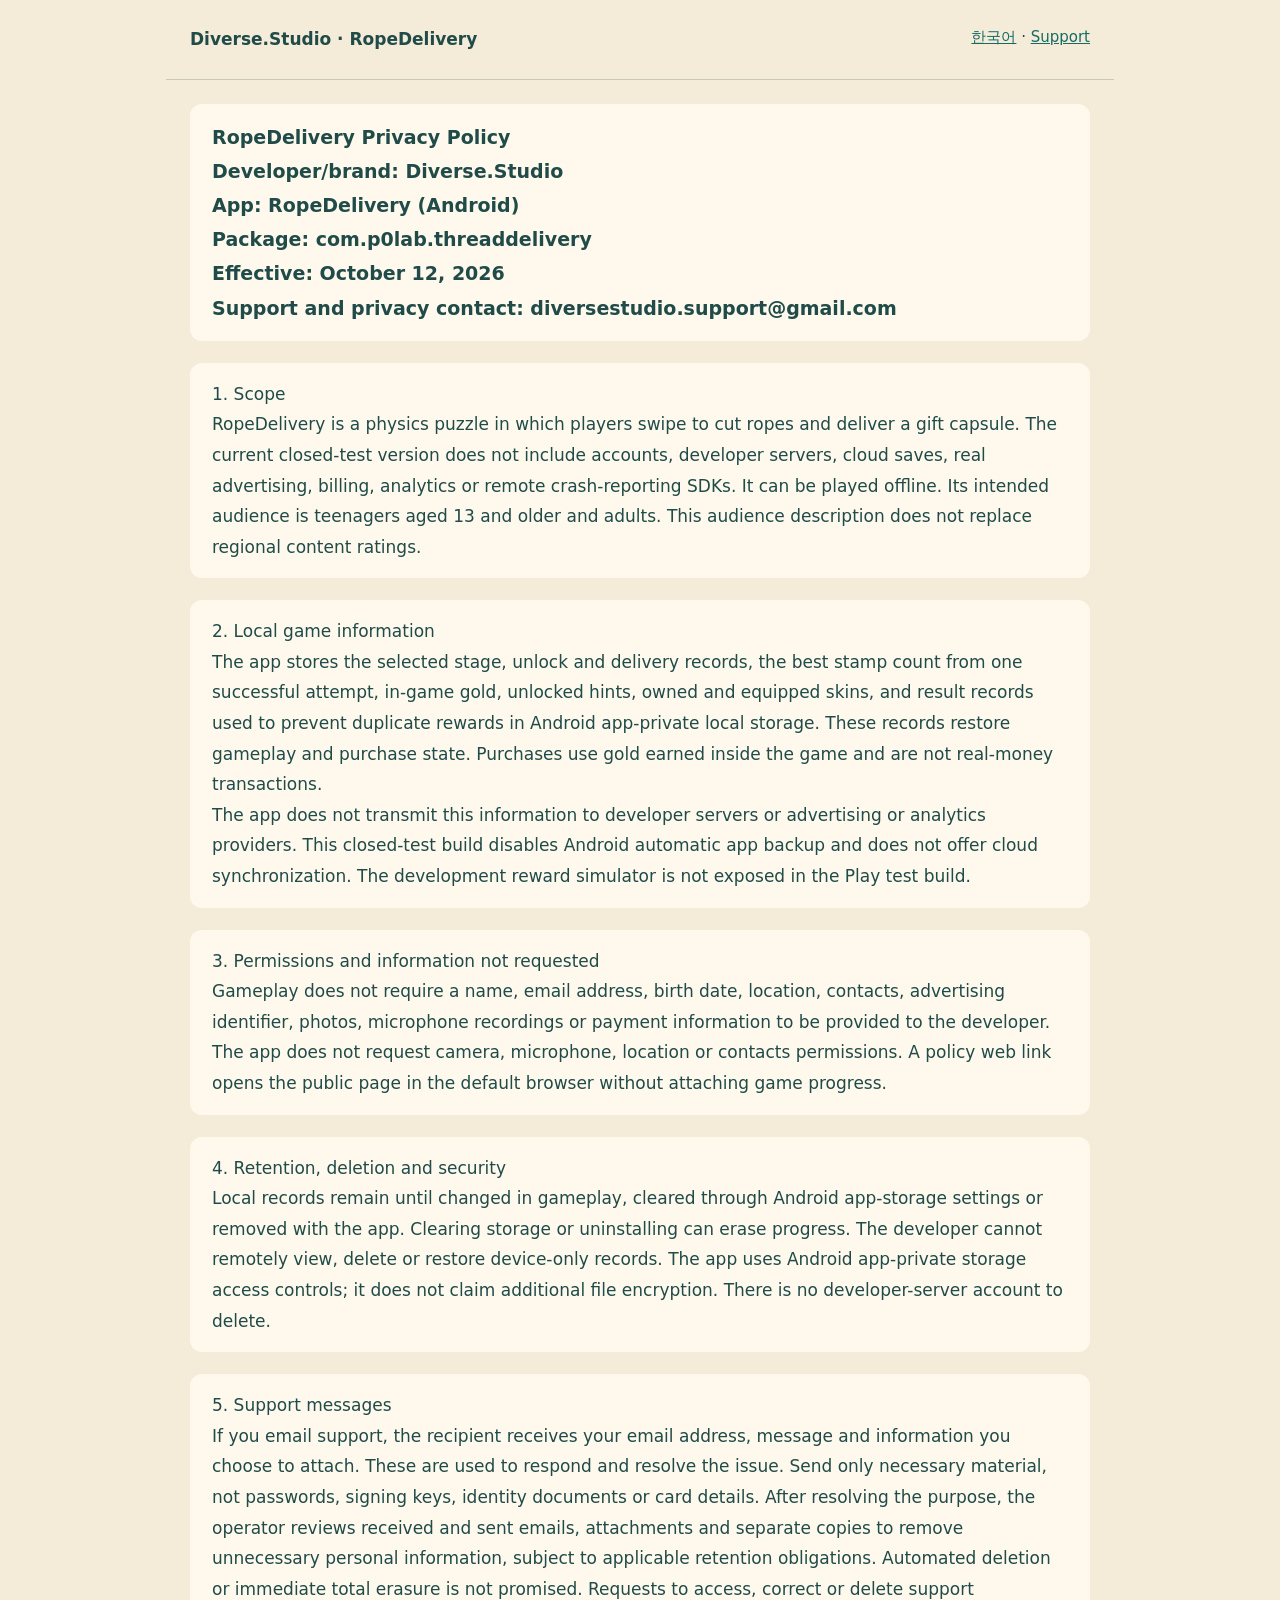
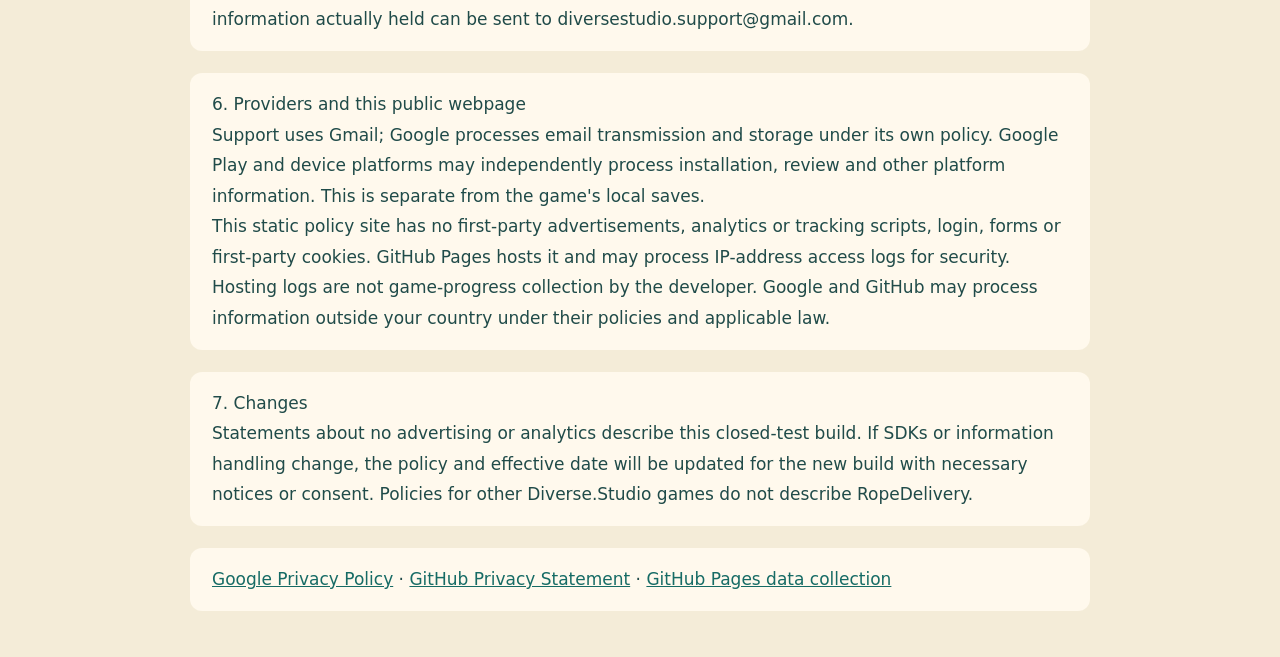
==== privacy-en.html @ 38921d54 "Publish RopeDelivery closed-test privacy and support pages" ====
<!doctype html><html lang="en"><head><meta charset="utf-8"><meta name="viewport" content="width=device-width,initial-scale=1"><title>RopeDelivery Privacy Policy</title><link rel="stylesheet" href="style.css"></head><body><header><b>Diverse.Studio · RopeDelivery</b><nav><a href="privacy-ko.html">한국어</a> · <a href="mailto:diversestudio.support@gmail.com">Support</a></nav></header><main><section><p>RopeDelivery Privacy Policy<br>Developer/brand: Diverse.Studio<br>App: RopeDelivery (Android)<br>Package: com.p0lab.threaddelivery<br>Effective: October 12, 2026<br>Support and privacy contact: diversestudio.support@gmail.com</p></section><section><p>1. Scope<br>RopeDelivery is a physics puzzle in which players swipe to cut ropes and deliver a gift capsule. The current closed-test version does not include accounts, developer servers, cloud saves, real advertising, billing, analytics or remote crash-reporting SDKs. It can be played offline. Its intended audience is teenagers aged 13 and older and adults. This audience description does not replace regional content ratings.</p></section><section><p>2. Local game information<br>The app stores the selected stage, unlock and delivery records, the best stamp count from one successful attempt, in-game gold, unlocked hints, owned and equipped skins, and result records used to prevent duplicate rewards in Android app-private local storage. These records restore gameplay and purchase state. Purchases use gold earned inside the game and are not real-money transactions.<br>The app does not transmit this information to developer servers or advertising or analytics providers. This closed-test build disables Android automatic app backup and does not offer cloud synchronization. The development reward simulator is not exposed in the Play test build.</p></section><section><p>3. Permissions and information not requested<br>Gameplay does not require a name, email address, birth date, location, contacts, advertising identifier, photos, microphone recordings or payment information to be provided to the developer. The app does not request camera, microphone, location or contacts permissions. A policy web link opens the public page in the default browser without attaching game progress.</p></section><section><p>4. Retention, deletion and security<br>Local records remain until changed in gameplay, cleared through Android app-storage settings or removed with the app. Clearing storage or uninstalling can erase progress. The developer cannot remotely view, delete or restore device-only records. The app uses Android app-private storage access controls; it does not claim additional file encryption. There is no developer-server account to delete.</p></section><section><p>5. Support messages<br>If you email support, the recipient receives your email address, message and information you choose to attach. These are used to respond and resolve the issue. Send only necessary material, not passwords, signing keys, identity documents or card details. After resolving the purpose, the operator reviews received and sent emails, attachments and separate copies to remove unnecessary personal information, subject to applicable retention obligations. Automated deletion or immediate total erasure is not promised. Requests to access, correct or delete support information actually held can be sent to diversestudio.support@gmail.com.</p></section><section><p>6. Providers and this public webpage<br>Support uses Gmail; Google processes email transmission and storage under its own policy. Google Play and device platforms may independently process installation, review and other platform information. This is separate from the game&#x27;s local saves.<br>This static policy site has no first-party advertisements, analytics or tracking scripts, login, forms or first-party cookies. GitHub Pages hosts it and may process IP-address access logs for security. Hosting logs are not game-progress collection by the developer. Google and GitHub may process information outside your country under their policies and applicable law.</p></section><section><p>7. Changes<br>Statements about no advertising or analytics describe this closed-test build. If SDKs or information handling change, the policy and effective date will be updated for the new build with necessary notices or consent. Policies for other Diverse.Studio games do not describe RopeDelivery.</p></section><section><p><a href="https://policies.google.com/privacy">Google Privacy Policy</a> · <a href="https://docs.github.com/en/site-policy/privacy-policies/github-general-privacy-statement">GitHub Privacy Statement</a> · <a href="https://docs.github.com/en/pages/getting-started-with-github-pages/what-is-github-pages#data-collection">GitHub Pages data collection</a></p></section></main></body></html>
---- style.css ----
body{margin:0;background:#f4ecd8;color:#204b49;font:17px/1.8 system-ui,sans-serif}header,main{max-width:900px;margin:auto;padding:24px}header{display:flex;flex-wrap:wrap;gap:20px;justify-content:space-between;border-bottom:1px solid #c7c9b6}section{margin:0 0 22px;padding:16px 22px;background:#fff9ed;border-radius:12px}section:first-child{font-size:19px;font-weight:600}a{color:#166b65}p{margin:0}nav{font-size:15px}
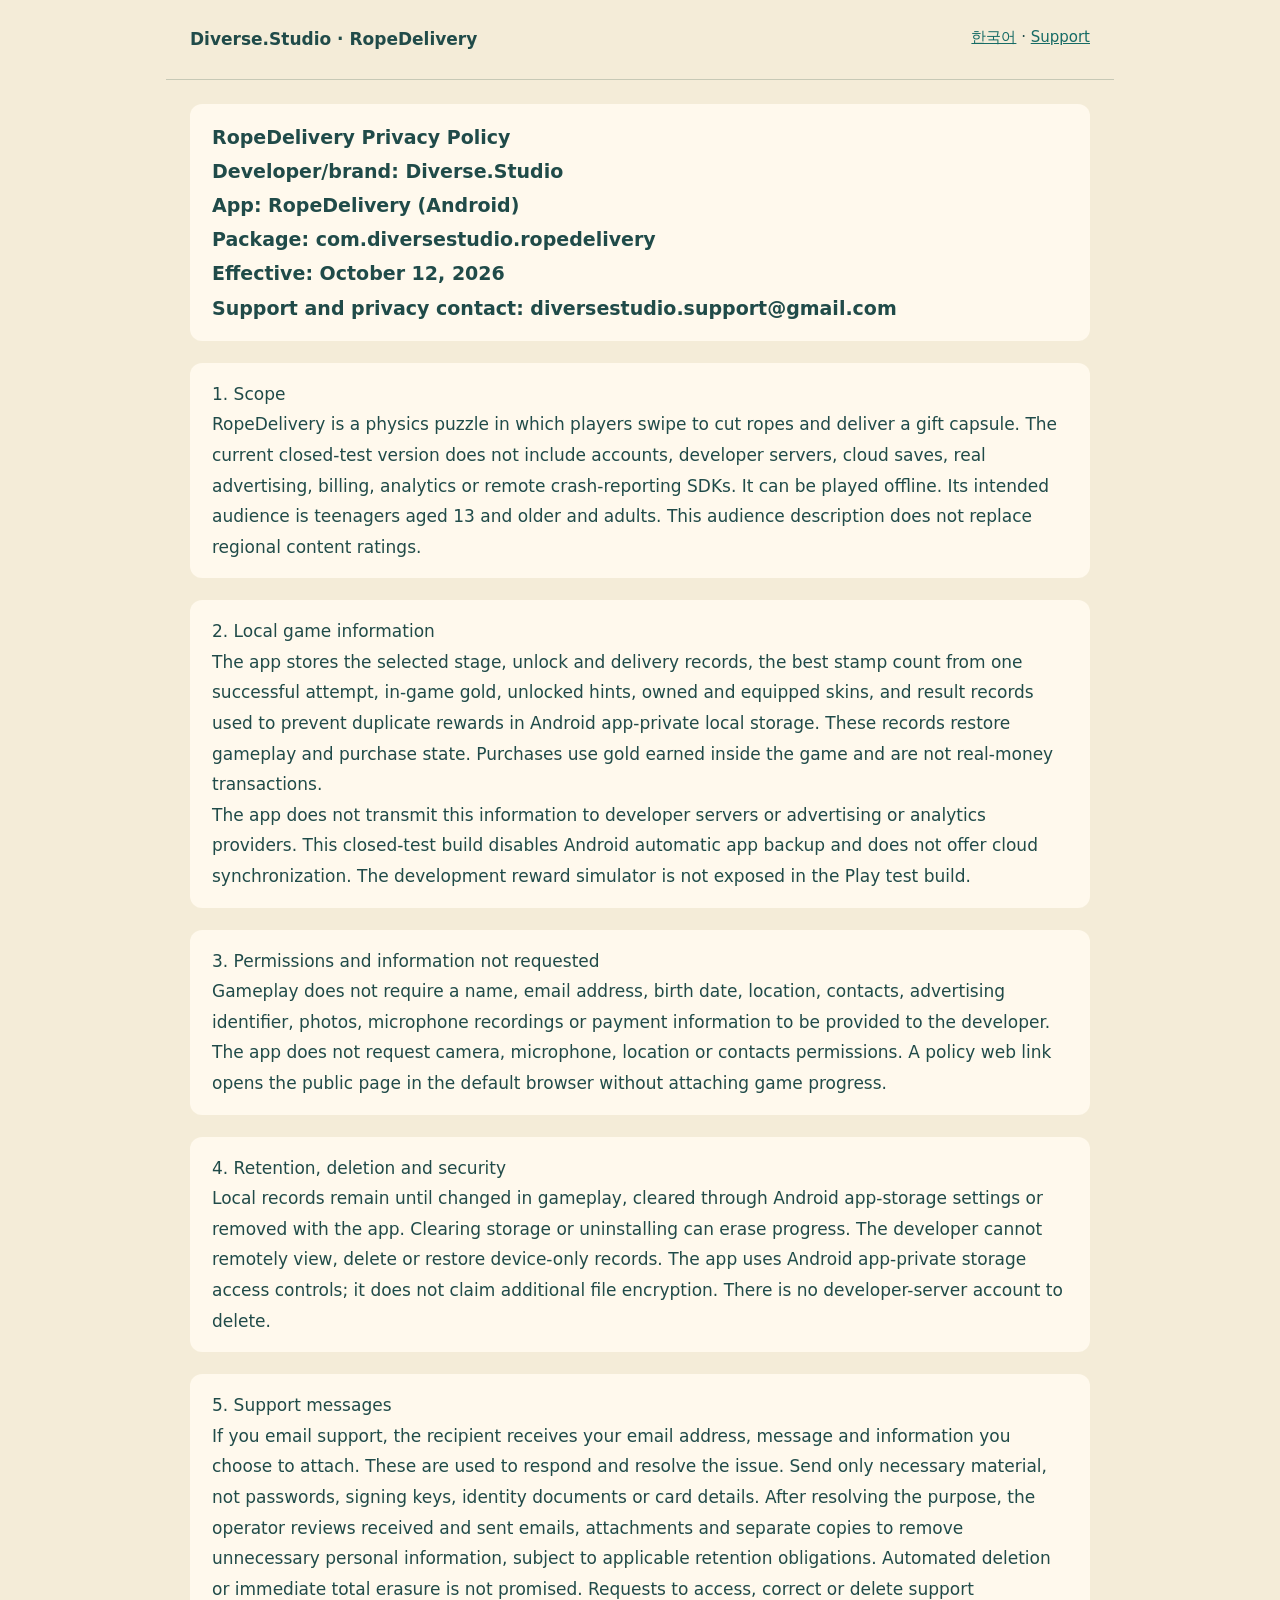
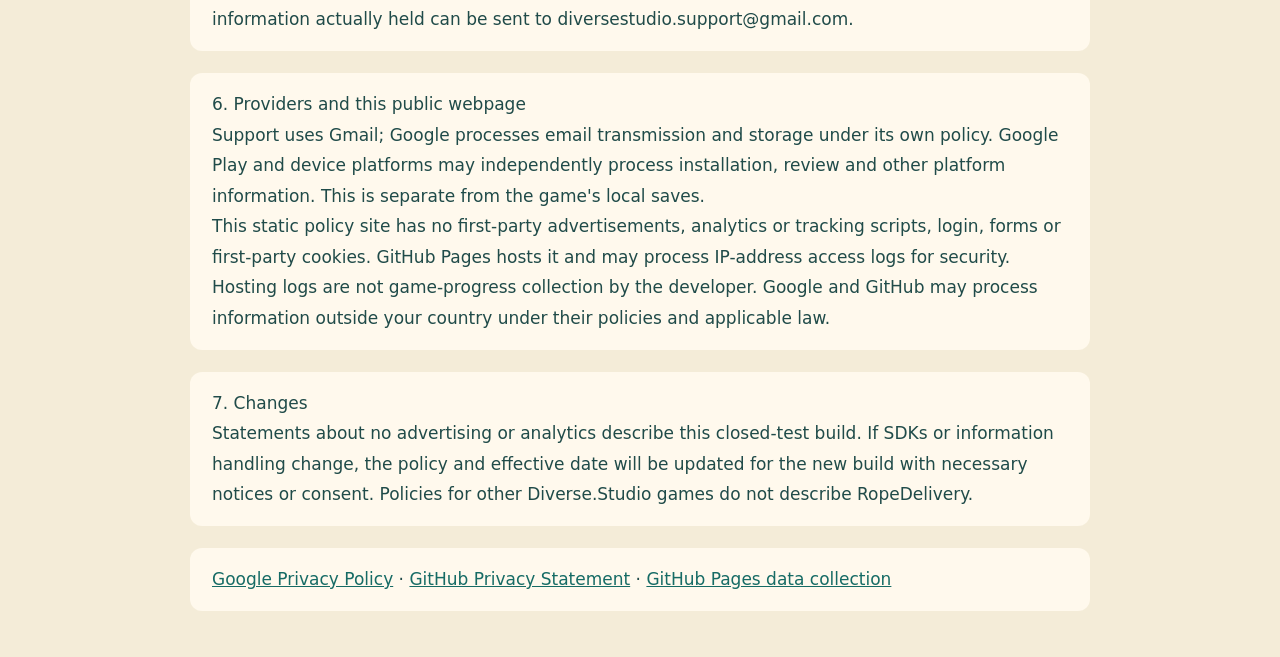
==== commit 6ed02d39: "Use approved com.diversestudio.ropedelivery package" ====
--- a/privacy-en.html
+++ b/privacy-en.html
@@ -1 +1 @@
-<!doctype html><html lang="en"><head><meta charset="utf-8"><meta name="viewport" content="width=device-width,initial-scale=1"><title>RopeDelivery Privacy Policy</title><link rel="stylesheet" href="style.css"></head><body><header><b>Diverse.Studio · RopeDelivery</b><nav><a href="privacy-ko.html">한국어</a> · <a href="mailto:diversestudio.support@gmail.com">Support</a></nav></header><main><section><p>RopeDelivery Privacy Policy<br>Developer/brand: Diverse.Studio<br>App: RopeDelivery (Android)<br>Package: com.p0lab.threaddelivery<br>Effective: October 12, 2026<br>Support and privacy contact: diversestudio.support@gmail.com</p></section><section><p>1. Scope<br>RopeDelivery is a physics puzzle in which players swipe to cut ropes and deliver a gift capsule. The current closed-test version does not include accounts, developer servers, cloud saves, real advertising, billing, analytics or remote crash-reporting SDKs. It can be played offline. Its intended audience is teenagers aged 13 and older and adults. This audience description does not replace regional content ratings.</p></section><section><p>2. Local game information<br>The app stores the selected stage, unlock and delivery records, the best stamp count from one successful attempt, in-game gold, unlocked hints, owned and equipped skins, and result records used to prevent duplicate rewards in Android app-private local storage. These records restore gameplay and purchase state. Purchases use gold earned inside the game and are not real-money transactions.<br>The app does not transmit this information to developer servers or advertising or analytics providers. This closed-test build disables Android automatic app backup and does not offer cloud synchronization. The development reward simulator is not exposed in the Play test build.</p></section><section><p>3. Permissions and information not requested<br>Gameplay does not require a name, email address, birth date, location, contacts, advertising identifier, photos, microphone recordings or payment information to be provided to the developer. The app does not request camera, microphone, location or contacts permissions. A policy web link opens the public page in the default browser without attaching game progress.</p></section><section><p>4. Retention, deletion and security<br>Local records remain until changed in gameplay, cleared through Android app-storage settings or removed with the app. Clearing storage or uninstalling can erase progress. The developer cannot remotely view, delete or restore device-only records. The app uses Android app-private storage access controls; it does not claim additional file encryption. There is no developer-server account to delete.</p></section><section><p>5. Support messages<br>If you email support, the recipient receives your email address, message and information you choose to attach. These are used to respond and resolve the issue. Send only necessary material, not passwords, signing keys, identity documents or card details. After resolving the purpose, the operator reviews received and sent emails, attachments and separate copies to remove unnecessary personal information, subject to applicable retention obligations. Automated deletion or immediate total erasure is not promised. Requests to access, correct or delete support information actually held can be sent to diversestudio.support@gmail.com.</p></section><section><p>6. Providers and this public webpage<br>Support uses Gmail; Google processes email transmission and storage under its own policy. Google Play and device platforms may independently process installation, review and other platform information. This is separate from the game&#x27;s local saves.<br>This static policy site has no first-party advertisements, analytics or tracking scripts, login, forms or first-party cookies. GitHub Pages hosts it and may process IP-address access logs for security. Hosting logs are not game-progress collection by the developer. Google and GitHub may process information outside your country under their policies and applicable law.</p></section><section><p>7. Changes<br>Statements about no advertising or analytics describe this closed-test build. If SDKs or information handling change, the policy and effective date will be updated for the new build with necessary notices or consent. Policies for other Diverse.Studio games do not describe RopeDelivery.</p></section><section><p><a href="https://policies.google.com/privacy">Google Privacy Policy</a> · <a href="https://docs.github.com/en/site-policy/privacy-policies/github-general-privacy-statement">GitHub Privacy Statement</a> · <a href="https://docs.github.com/en/pages/getting-started-with-github-pages/what-is-github-pages#data-collection">GitHub Pages data collection</a></p></section></main></body></html>+<!doctype html><html lang="en"><head><meta charset="utf-8"><meta name="viewport" content="width=device-width,initial-scale=1"><title>RopeDelivery Privacy Policy</title><link rel="stylesheet" href="style.css"></head><body><header><b>Diverse.Studio · RopeDelivery</b><nav><a href="privacy-ko.html">한국어</a> · <a href="mailto:diversestudio.support@gmail.com">Support</a></nav></header><main><section><p>RopeDelivery Privacy Policy<br>Developer/brand: Diverse.Studio<br>App: RopeDelivery (Android)<br>Package: com.diversestudio.ropedelivery<br>Effective: October 12, 2026<br>Support and privacy contact: diversestudio.support@gmail.com</p></section><section><p>1. Scope<br>RopeDelivery is a physics puzzle in which players swipe to cut ropes and deliver a gift capsule. The current closed-test version does not include accounts, developer servers, cloud saves, real advertising, billing, analytics or remote crash-reporting SDKs. It can be played offline. Its intended audience is teenagers aged 13 and older and adults. This audience description does not replace regional content ratings.</p></section><section><p>2. Local game information<br>The app stores the selected stage, unlock and delivery records, the best stamp count from one successful attempt, in-game gold, unlocked hints, owned and equipped skins, and result records used to prevent duplicate rewards in Android app-private local storage. These records restore gameplay and purchase state. Purchases use gold earned inside the game and are not real-money transactions.<br>The app does not transmit this information to developer servers or advertising or analytics providers. This closed-test build disables Android automatic app backup and does not offer cloud synchronization. The development reward simulator is not exposed in the Play test build.</p></section><section><p>3. Permissions and information not requested<br>Gameplay does not require a name, email address, birth date, location, contacts, advertising identifier, photos, microphone recordings or payment information to be provided to the developer. The app does not request camera, microphone, location or contacts permissions. A policy web link opens the public page in the default browser without attaching game progress.</p></section><section><p>4. Retention, deletion and security<br>Local records remain until changed in gameplay, cleared through Android app-storage settings or removed with the app. Clearing storage or uninstalling can erase progress. The developer cannot remotely view, delete or restore device-only records. The app uses Android app-private storage access controls; it does not claim additional file encryption. There is no developer-server account to delete.</p></section><section><p>5. Support messages<br>If you email support, the recipient receives your email address, message and information you choose to attach. These are used to respond and resolve the issue. Send only necessary material, not passwords, signing keys, identity documents or card details. After resolving the purpose, the operator reviews received and sent emails, attachments and separate copies to remove unnecessary personal information, subject to applicable retention obligations. Automated deletion or immediate total erasure is not promised. Requests to access, correct or delete support information actually held can be sent to diversestudio.support@gmail.com.</p></section><section><p>6. Providers and this public webpage<br>Support uses Gmail; Google processes email transmission and storage under its own policy. Google Play and device platforms may independently process installation, review and other platform information. This is separate from the game&#x27;s local saves.<br>This static policy site has no first-party advertisements, analytics or tracking scripts, login, forms or first-party cookies. GitHub Pages hosts it and may process IP-address access logs for security. Hosting logs are not game-progress collection by the developer. Google and GitHub may process information outside your country under their policies and applicable law.</p></section><section><p>7. Changes<br>Statements about no advertising or analytics describe this closed-test build. If SDKs or information handling change, the policy and effective date will be updated for the new build with necessary notices or consent. Policies for other Diverse.Studio games do not describe RopeDelivery.</p></section><section><p><a href="https://policies.google.com/privacy">Google Privacy Policy</a> · <a href="https://docs.github.com/en/site-policy/privacy-policies/github-general-privacy-statement">GitHub Privacy Statement</a> · <a href="https://docs.github.com/en/pages/getting-started-with-github-pages/what-is-github-pages#data-collection">GitHub Pages data collection</a></p></section></main></body></html>
